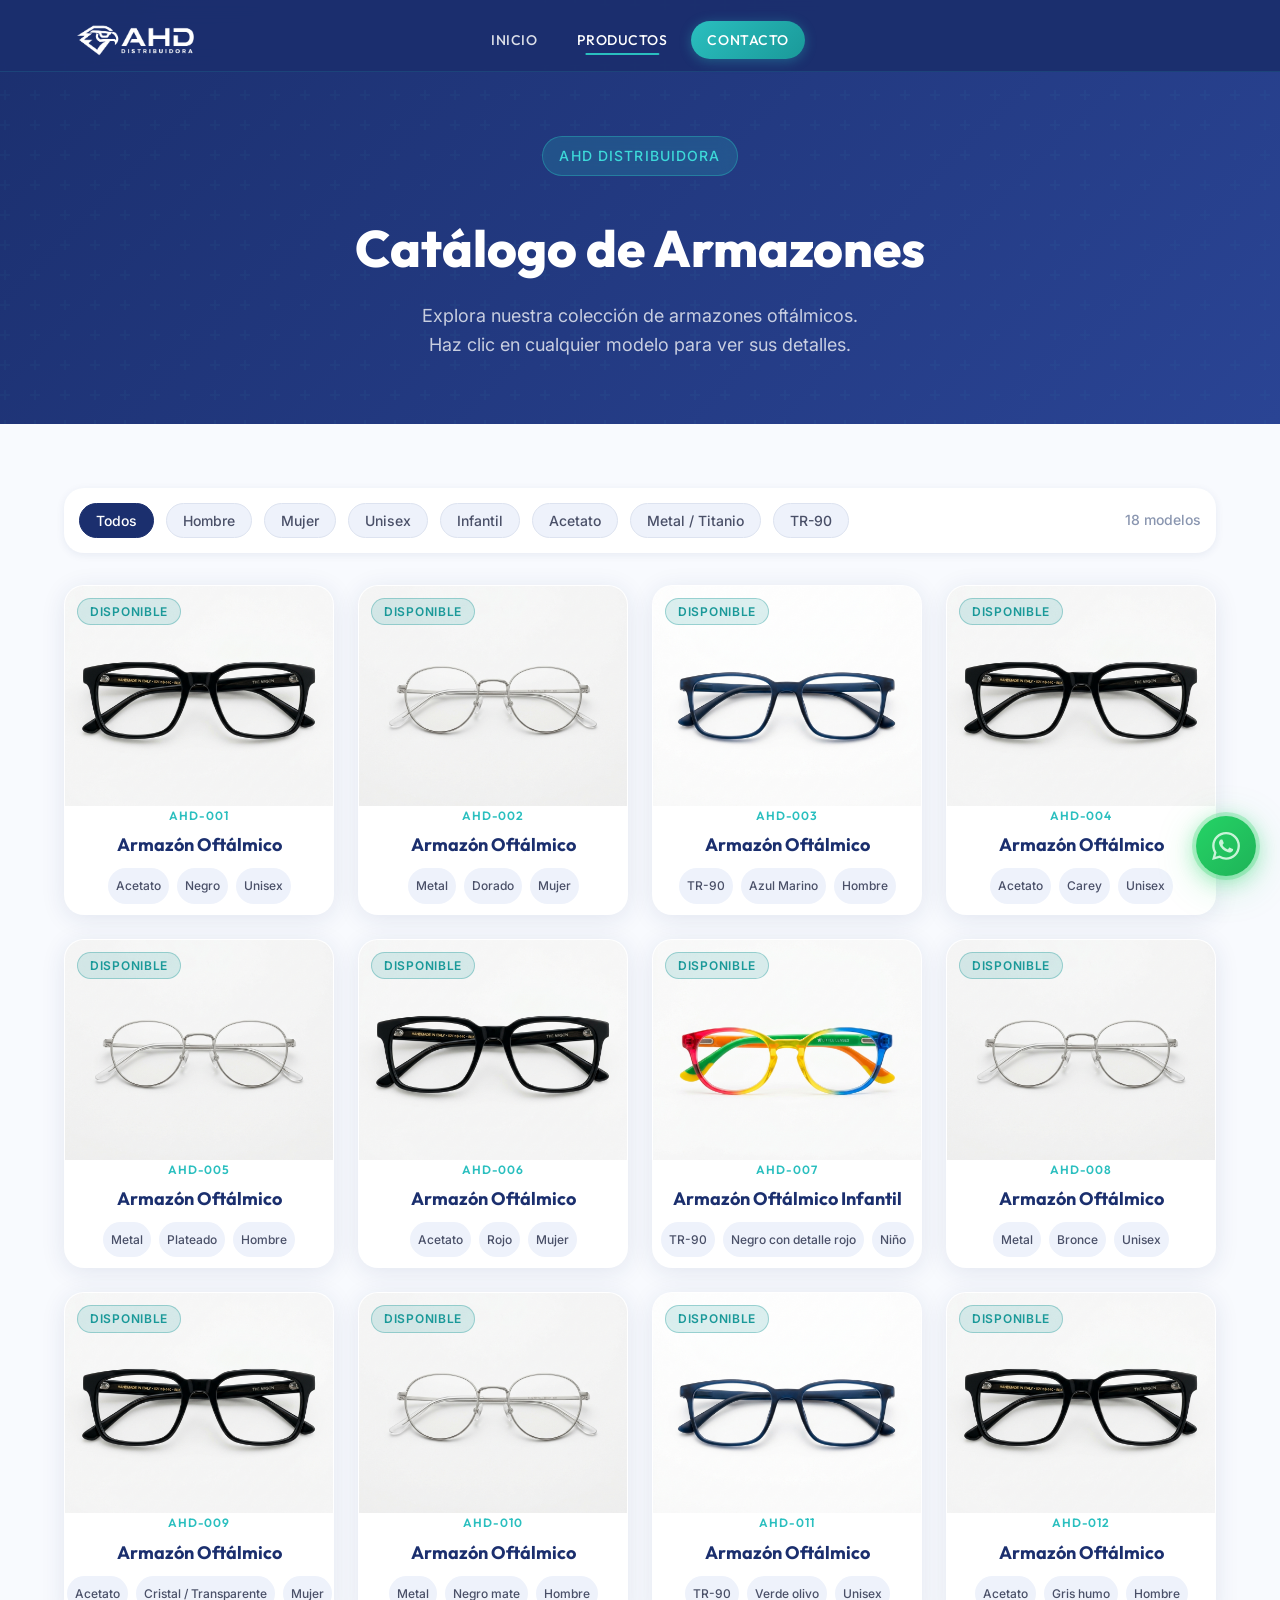
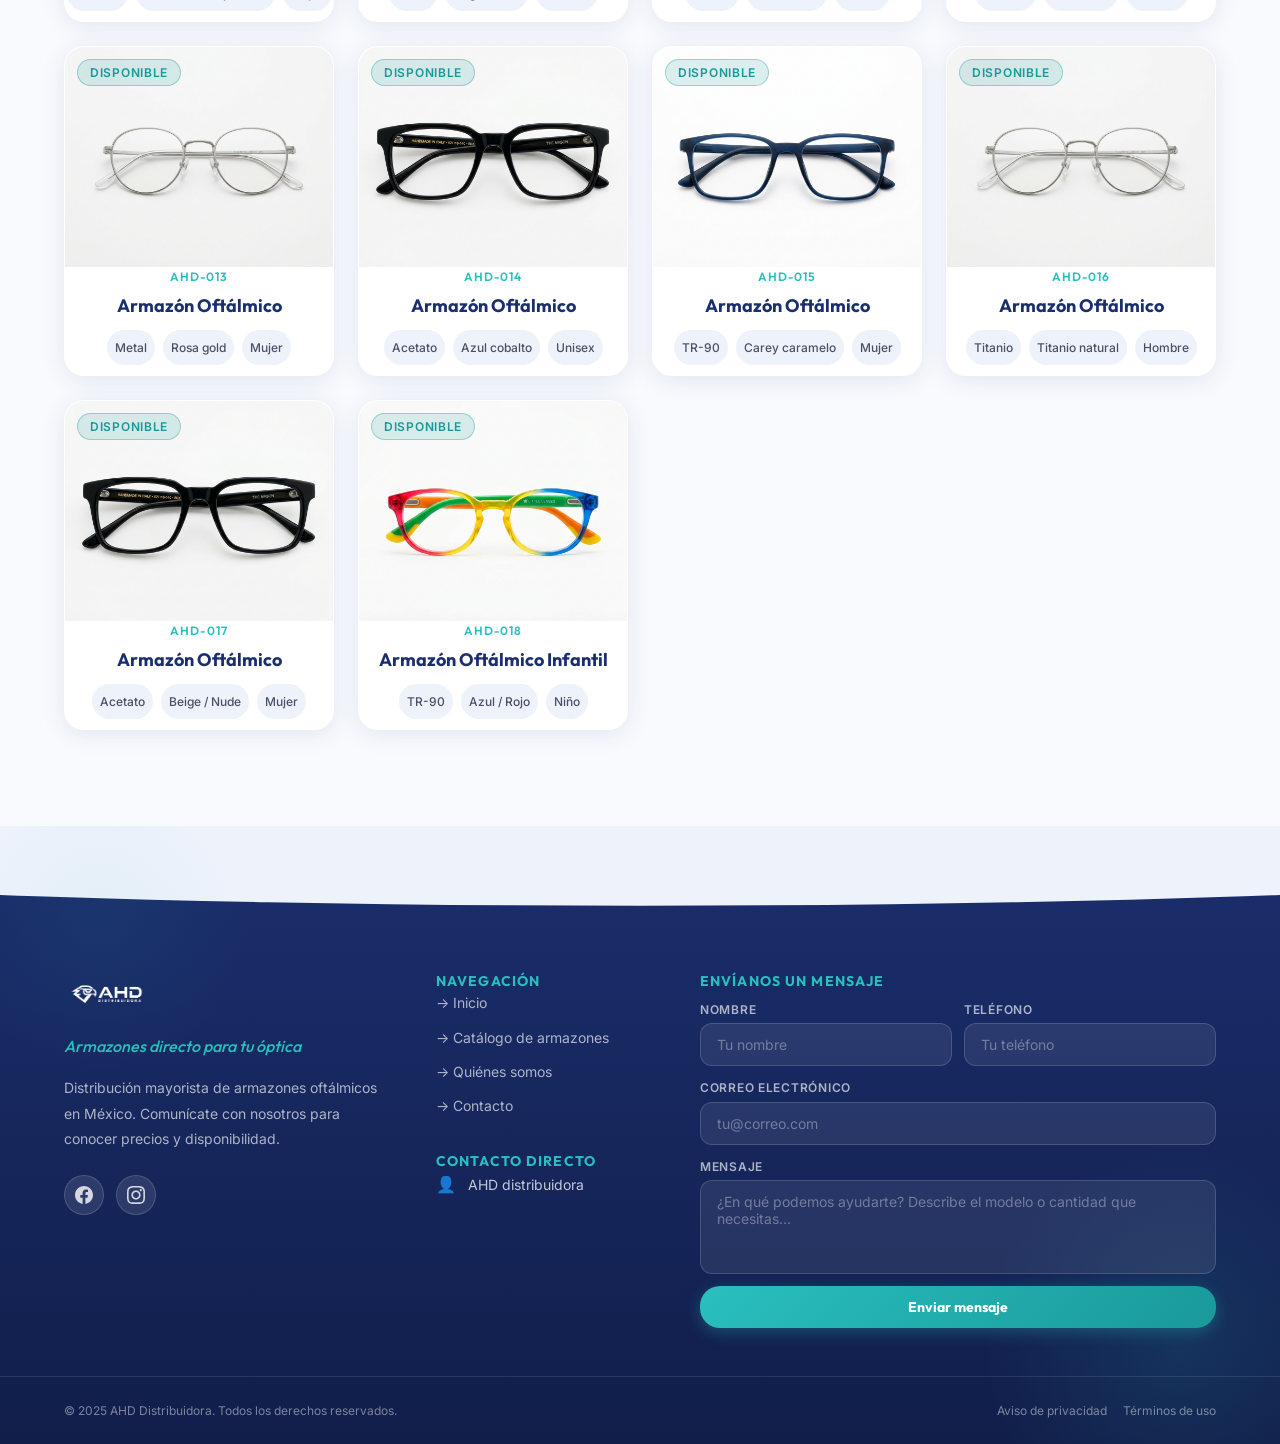
==== productos.html @ 3332a884 "Primer commit - sitio AHD Distribuidora" ====
<!DOCTYPE html>
<html lang="es">
<head>
  <meta charset="UTF-8" />
  <meta name="viewport" content="width=device-width, initial-scale=1.0" />
  <meta name="description" content="Catálogo de armazones oftálmicos AHD Distribuidora. 18 modelos de acetato, metal, TR-90 y titanio para hombre, mujer, unisex e infantil. Distribución mayorista." />
  <meta name="keywords" content="armazones oftálmicos, catálogo, óptica, mayoreo, acetato, metal, TR-90, distribuidora" />
  <meta property="og:title" content="Catálogo de Armazones — AHD Distribuidora" />
  <meta property="og:description" content="18 modelos de armazones oftálmicos para tu óptica. Distribución directa, precios mayoristas." />
  <title>Catálogo de Armazones — AHD Distribuidora</title>
  <link rel="icon" type="image/jpeg" href="images/logo/ahd_logo.jpg" />
  <link rel="stylesheet" href="css/styles.css" />
</head>
<body>

  <!-- ══════════════════════════════════════════════════
       HEADER
  ══════════════════════════════════════════════════ -->
  <site-header></site-header>

  <!-- ══════════════════════════════════════════════════
       HERO DE PÁGINA DE PRODUCTOS
  ══════════════════════════════════════════════════ -->
  <section class="products-page-hero" aria-labelledby="products-page-title">
    <div class="container" style="position: relative; z-index: 1;">
      <span class="hero-badge" style="margin-bottom: 1rem;">AHD Distribuidora</span>
      <h1 id="products-page-title">Catálogo de Armazones</h1>
      <p>Explora nuestra colección de armazones oftálmicos.<br>Haz clic en cualquier modelo para ver sus detalles.</p>
    </div>
  </section>

  <!-- ══════════════════════════════════════════════════
       CATÁLOGO COMPLETO
  ══════════════════════════════════════════════════ -->
  <section class="products-page-content" aria-labelledby="products-page-title">
    <div class="container">

      <!-- Filtros -->
      <div class="filter-bar" role="toolbar" aria-label="Filtros de productos">
        <div class="filter-groups" role="group" aria-label="Filtrar por género o material">
          <button class="filter-btn active" data-filter="todos" id="filter-todos">Todos</button>
          <button class="filter-btn" data-filter="hombre" id="filter-hombre">Hombre</button>
          <button class="filter-btn" data-filter="mujer" id="filter-mujer">Mujer</button>
          <button class="filter-btn" data-filter="unisex" id="filter-unisex">Unisex</button>
          <button class="filter-btn" data-filter="ninos" id="filter-ninos">Infantil</button>
          <button class="filter-btn" data-filter="acetato" id="filter-acetato">Acetato</button>
          <button class="filter-btn" data-filter="metal" id="filter-metal">Metal / Titanio</button>
          <button class="filter-btn" data-filter="tr90" id="filter-tr90">TR-90</button>
        </div>
        <span class="products-count" id="products-count">18 modelos</span>
      </div>

      <!-- Grid de productos -->
      <div class="products-full-grid" id="products-grid" aria-live="polite">
        <!-- Se renderiza dinámicamente con productos.js -->
      </div>

    </div>
  </section>

  <!-- ══════════════════════════════════════════════════
       MODAL DE PRODUCTO
  ══════════════════════════════════════════════════ -->
  <div class="modal-overlay" id="product-modal" role="dialog" aria-modal="true" aria-labelledby="modal-product-title">
    <div class="modal-container">

      <!-- Botón cerrar -->
      <button class="modal-close-btn" id="modal-close" aria-label="Cerrar">✕</button>

      <!-- Lado izquierdo: Carrusel de imágenes -->
      <div class="modal-carousel">
        <div class="modal-slides" id="modal-slides">
          <!-- Slides se inyectan con JS -->
        </div>

        <!-- Thumbnails -->
        <div class="modal-thumbnails" id="modal-thumbnails">
          <!-- Thumbs se inyectan con JS -->
        </div>

        <!-- Flechas carrusel modal -->
        <button class="modal-carousel-arrow modal-carousel-prev" aria-label="Imagen anterior">‹</button>
        <button class="modal-carousel-arrow modal-carousel-next" aria-label="Imagen siguiente">›</button>
      </div><!-- /modal-carousel -->

      <!-- Lado derecho: Especificaciones -->
      <div class="modal-sidebar" id="modal-sidebar">
        <!-- Se inyecta con JS -->
      </div>

    </div><!-- /modal-container -->
  </div><!-- /modal-overlay -->

  <!-- ══════════════════════════════════════════════════
       FOOTER MINI (Contacto)
  ══════════════════════════════════════════════════ -->
  <site-footer></site-footer>

  <!-- ══════════════════════════════════════════════════
       WHATSAPP FLOATING BUTTON
  ══════════════════════════════════════════════════ -->
  <whatsapp-button></whatsapp-button>

  <!-- ══════════════════════════════════════════════════
       SCRIPTS
  ══════════════════════════════════════════════════ -->
  <script src="js/components.js"></script>
  <script src="js/data.js"></script>
  <script src="js/main.js"></script>
  <script src="js/productos.js"></script>

</body>
</html>
---- css/styles.css ----
/* ============================================================
 * AHD DISTRIBUIDORA — Estilos Globales (styles.css)
 * Paleta de colores basada en tarjeta de presentación oficial
 * Azul marino #1B2F6E + Teal #2ABFBF + Blanco #FFFFFF
 * ============================================================ */

/* ─── Google Fonts ─────────────────────────────────────────── */
@import url('https://fonts.googleapis.com/css2?family=Outfit:wght@300;400;500;600;700;800&family=Inter:wght@300;400;500;600&display=swap');

/* ─── Design Tokens ────────────────────────────────────────── */
:root {
  /* Colores principales (tarjeta de presentación AHD) */
  --color-primary:       #1B2F6E;   /* Azul marino — logo, header, footer */
  --color-primary-dark:  #111E4A;   /* Azul marino oscuro — hover, sombras */
  --color-primary-light: #2A4494;   /* Azul medio — gradientes */
  --color-accent:        #2ABFBF;   /* Teal — tagline, botones secundarios, acentos */
  --color-accent-light:  #3DD9D9;   /* Teal claro — hover */
  --color-accent-dark:   #1A9999;   /* Teal oscuro — pressed */
  --color-white:         #FFFFFF;
  --color-offwhite:      #F8FAFE;   /* Fondo general ligeramente azulado */
  --color-gray-light:    #EEF2FB;   /* Fondo secciones alternas */
  --color-gray-mid:      #8A96B0;   /* Texto secundario */
  --color-gray-border:   #DDE3F0;   /* Bordes */
  --color-text:          #1A1D2E;   /* Texto principal */
  --color-text-light:    #4A5068;   /* Texto secundario */
  --color-badge-avail:   #1A9999;   /* Badge disponible */
  --color-badge-unavail: #9B4D4D;   /* Badge agotado */

  /* Tipografía */
  --font-display:  'Outfit', sans-serif;
  --font-body:     'Inter', sans-serif;

  /* Tamaños de fuente */
  --fs-xs:   0.75rem;
  --fs-sm:   0.875rem;
  --fs-base: 1rem;
  --fs-lg:   1.125rem;
  --fs-xl:   1.25rem;
  --fs-2xl:  1.5rem;
  --fs-3xl:  1.875rem;
  --fs-4xl:  2.25rem;
  --fs-5xl:  3rem;

  /* Espaciado */
  --sp-1: 0.25rem;
  --sp-2: 0.5rem;
  --sp-3: 0.75rem;
  --sp-4: 1rem;
  --sp-6: 1.5rem;
  --sp-8: 2rem;
  --sp-10: 2.5rem;
  --sp-12: 3rem;
  --sp-16: 4rem;
  --sp-20: 5rem;
  --sp-24: 6rem;

  /* Bordes */
  --radius-sm:  6px;
  --radius-md:  12px;
  --radius-lg:  20px;
  --radius-xl:  32px;
  --radius-full: 9999px;

  /* Sombras */
  --shadow-sm:    0 2px 8px rgba(27, 47, 110, 0.08);
  --shadow-md:    0 4px 20px rgba(27, 47, 110, 0.12);
  --shadow-lg:    0 8px 40px rgba(27, 47, 110, 0.16);
  --shadow-hover: 0 16px 48px rgba(27, 47, 110, 0.24);
  --shadow-card:  0 4px 24px rgba(27, 47, 110, 0.10);

  /* Transiciones */
  --tr-fast:   0.15s ease;
  --tr-normal: 0.3s ease;
  --tr-slow:   0.5s ease;

  /* Layout */
  --header-height: 72px;
  --max-width: 1200px;
  --section-pad: var(--sp-20) var(--sp-6);
}

/* ─── Reset & Base ─────────────────────────────────────────── */
*, *::before, *::after {
  margin: 0;
  padding: 0;
  box-sizing: border-box;
}

html {
  scroll-behavior: smooth;
  font-size: 16px;
}

body {
  font-family: var(--font-body);
  color: var(--color-text);
  background-color: var(--color-white);
  line-height: 1.6;
  overflow-x: hidden;
}

img {
  max-width: 100%;
  height: auto;
  display: block;
}

a {
  text-decoration: none;
  color: inherit;
  transition: color var(--tr-fast);
}

ul, ol {
  list-style: none;
}

button {
  cursor: pointer;
  border: none;
  background: none;
  font-family: var(--font-body);
}

input, textarea, select {
  font-family: var(--font-body);
}

/* ─── Utilidades ───────────────────────────────────────────── */
.container {
  max-width: var(--max-width);
  margin: 0 auto;
  padding: 0 var(--sp-6);
}

.section-title {
  font-family: var(--font-display);
  font-size: var(--fs-3xl);
  font-weight: 700;
  color: var(--color-primary);
  line-height: 1.2;
}

.section-subtitle {
  font-size: var(--fs-lg);
  color: var(--color-gray-mid);
  margin-top: var(--sp-3);
  max-width: 560px;
}

.section-header {
  margin-bottom: var(--sp-12);
}

.accent-line {
  display: inline-block;
  width: 48px;
  height: 4px;
  background: linear-gradient(90deg, var(--color-accent), var(--color-accent-light));
  border-radius: var(--radius-full);
  margin-bottom: var(--sp-4);
}

.btn-primary {
  display: inline-flex;
  align-items: center;
  gap: var(--sp-2);
  padding: var(--sp-3) var(--sp-8);
  background: linear-gradient(135deg, var(--color-accent), var(--color-accent-dark));
  color: var(--color-white);
  font-family: var(--font-display);
  font-size: var(--fs-base);
  font-weight: 600;
  border-radius: var(--radius-full);
  transition: all var(--tr-normal);
  box-shadow: 0 4px 16px rgba(42, 191, 191, 0.35);
}

.btn-primary:hover {
  transform: translateY(-2px);
  box-shadow: 0 8px 28px rgba(42, 191, 191, 0.50);
  background: linear-gradient(135deg, var(--color-accent-light), var(--color-accent));
}

.btn-secondary {
  display: inline-flex;
  align-items: center;
  gap: var(--sp-2);
  padding: var(--sp-3) var(--sp-8);
  background: transparent;
  color: var(--color-primary);
  font-family: var(--font-display);
  font-size: var(--fs-base);
  font-weight: 600;
  border: 2px solid var(--color-primary);
  border-radius: var(--radius-full);
  transition: all var(--tr-normal);
}

.btn-secondary:hover {
  background: var(--color-primary);
  color: var(--color-white);
  transform: translateY(-2px);
  box-shadow: var(--shadow-md);
}

/* ─── HEADER ───────────────────────────────────────────────── */
.site-header {
  position: fixed;
  top: 0;
  left: 0;
  right: 0;
  z-index: 1000;
  height: var(--header-height);
  background: rgba(27, 47, 110, 0.97);
  backdrop-filter: blur(12px);
  -webkit-backdrop-filter: blur(12px);
  border-bottom: 1px solid rgba(42, 191, 191, 0.15);
  transition: all var(--tr-normal);
}

.site-header.scrolled {
  background: rgba(17, 30, 74, 0.99);
  box-shadow: 0 4px 24px rgba(17, 30, 74, 0.4);
}

.header-inner {
  display: grid;
  grid-template-columns: 1fr auto 1fr;
  align-items: center;
  height: 100%;
  max-width: var(--max-width);
  margin: 0 auto;
  padding: 0 var(--sp-6);
}

.header-logo {
  justify-self: start;
}

.header-logo img {
  height: 80px;
  width: auto;
  object-fit: contain;
  filter: brightness(0) invert(1);
}

.header-nav {
  display: flex;
  align-items: center;
  gap: var(--sp-2);
}

.header-nav a {
  color: rgba(255, 255, 255, 0.85);
  font-family: var(--font-display);
  font-size: var(--fs-sm);
  font-weight: 500;
  letter-spacing: 0.04em;
  text-transform: uppercase;
  padding: var(--sp-2) var(--sp-4);
  border-radius: var(--radius-full);
  transition: all var(--tr-fast);
  position: relative;
}

.header-nav a::after {
  content: '';
  position: absolute;
  bottom: 4px;
  left: 50%;
  transform: translateX(-50%);
  width: 0;
  height: 2px;
  background: var(--color-accent);
  border-radius: var(--radius-full);
  transition: width var(--tr-normal);
}

.header-nav a:hover,
.header-nav a.active {
  color: var(--color-white);
}

.header-nav a:hover::after,
.header-nav a.active::after {
  width: 60%;
}

.header-nav a.nav-cta {
  background: linear-gradient(135deg, var(--color-accent), var(--color-accent-dark));
  color: var(--color-white);
  padding: var(5px) var(--sp-5);
  box-shadow: 0 2px 12px rgba(42, 191, 191, 0.35);
  text-align: center;
  justify-content: center;
  display: inline-flex;
  align-items: center;
}

.header-nav a.nav-cta::after {
  display: none;
}

.header-nav a.nav-cta:hover {
  box-shadow: 0 4px 20px rgba(42, 191, 191, 0.55);
  transform: translateY(-1px);
}

.header-actions {
  justify-self: end;
  display: flex;
  align-items: center;
  gap: var(--sp-3);
}

/* Hamburger menu */
.hamburger {
  display: none;
  flex-direction: column;
  gap: 5px;
  padding: var(--sp-2);
  cursor: pointer;
}

.hamburger span {
  display: block;
  width: 24px;
  height: 2px;
  background: var(--color-white);
  border-radius: 2px;
  transition: all var(--tr-normal);
}

.hamburger.open span:nth-child(1) {
  transform: translateY(7px) rotate(45deg);
}
.hamburger.open span:nth-child(2) {
  opacity: 0;
}
.hamburger.open span:nth-child(3) {
  transform: translateY(-7px) rotate(-45deg);
}

/* Mobile nav overlay */
.mobile-nav {
  display: none;
  position: fixed;
  top: var(--header-height);
  left: 0;
  right: 0;
  bottom: 0;
  background: rgba(17, 30, 74, 0.98);
  backdrop-filter: blur(16px);
  z-index: 999;
  flex-direction: column;
  align-items: center;
  justify-content: center;
  gap: var(--sp-4);
  opacity: 0;
  pointer-events: none;
  transition: opacity var(--tr-normal);
}

.mobile-nav.open {
  display: flex;
  opacity: 1;
  pointer-events: all;
}

.mobile-nav a {
  color: var(--color-white);
  font-family: var(--font-display);
  font-size: var(--fs-2xl);
  font-weight: 600;
  padding: var(--sp-4) var(--sp-8);
  border-radius: var(--radius-lg);
  transition: all var(--tr-fast);
  text-align: center;
}

.mobile-nav a:hover {
  color: var(--color-accent);
  background: rgba(42, 191, 191, 0.1);
}

/* ─── HERO CAROUSEL ────────────────────────────────────────── */
.hero {
  position: relative;
  height: 100vh;
  min-height: 600px;
  overflow: hidden;
  margin-top: 0;
}

.hero-slides {
  display: flex;
  height: 100%;
  transition: transform 0.8s cubic-bezier(0.77, 0, 0.175, 1);
}

.hero-slide {
  min-width: 100%;
  height: 100%;
  position: relative;
  overflow: hidden;
}

.hero-slide img {
  width: 100%;
  height: 100%;
  object-fit: cover;
  object-position: center;
  transform: scale(1.05);
  transition: transform 8s ease;
}

.hero-slide.active img {
  transform: scale(1);
}

.hero-overlay {
  position: absolute;
  inset: 0;
  background: linear-gradient(
    135deg,
    rgba(17, 30, 74, 0.80) 0%,
    rgba(27, 47, 110, 0.50) 50%,
    rgba(42, 191, 191, 0.20) 100%
  );
  display: flex;
  align-items: center;
}

.hero-content {
  max-width: var(--max-width);
  margin: 0 auto;
  padding: 0 var(--sp-6);
  color: var(--color-white);
}

.hero-badge {
  display: inline-flex;
  align-items: center;
  gap: var(--sp-2);
  background: rgba(42, 191, 191, 0.20);
  border: 1px solid rgba(42, 191, 191, 0.40);
  color: var(--color-accent-light);
  font-size: var(--fs-sm);
  font-weight: 500;
  letter-spacing: 0.08em;
  text-transform: uppercase;
  padding: var(--sp-2) var(--sp-4);
  border-radius: var(--radius-full);
  margin-bottom: var(--sp-4);
  backdrop-filter: blur(8px);
}

.hero-title {
  font-family: var(--font-display);
  font-size: clamp(2.5rem, 6vw, 4.5rem);
  font-weight: 800;
  line-height: 1.1;
  margin-bottom: var(--sp-4);
  text-shadow: 0 2px 20px rgba(0,0,0,0.3);
}

.hero-title span {
  color: var(--color-accent);
  display: block;
}

.hero-subtitle {
  font-size: clamp(1rem, 2vw, 1.25rem);
  color: rgba(255,255,255,0.85);
  max-width: 520px;
  margin-bottom: var(--sp-8);
  line-height: 1.6;
}

.hero-buttons {
  display: flex;
  gap: var(--sp-4);
  flex-wrap: wrap;
}

.hero-btn-primary {
  display: inline-flex;
  align-items: center;
  gap: var(--sp-2);
  padding: var(--sp-4) var(--sp-8);
  background: linear-gradient(135deg, var(--color-accent), var(--color-accent-dark));
  color: var(--color-white);
  font-family: var(--font-display);
  font-size: var(--fs-base);
  font-weight: 700;
  border-radius: var(--radius-full);
  transition: all var(--tr-normal);
  box-shadow: 0 4px 24px rgba(42, 191, 191, 0.50);
  letter-spacing: 0.02em;
}

.hero-btn-primary:hover {
  transform: translateY(-3px);
  box-shadow: 0 8px 36px rgba(42, 191, 191, 0.65);
}

.hero-btn-secondary {
  display: inline-flex;
  align-items: center;
  gap: var(--sp-2);
  padding: var(--sp-4) var(--sp-8);
  background: rgba(255,255,255,0.10);
  border: 2px solid rgba(255,255,255,0.40);
  color: var(--color-white);
  font-family: var(--font-display);
  font-size: var(--fs-base);
  font-weight: 600;
  border-radius: var(--radius-full);
  transition: all var(--tr-normal);
  backdrop-filter: blur(8px);
}

.hero-btn-secondary:hover {
  background: rgba(255,255,255,0.20);
  border-color: rgba(255,255,255,0.70);
  transform: translateY(-3px);
}

/* Hero navigation */
.hero-controls {
  position: absolute;
  bottom: var(--sp-8);
  left: 50%;
  transform: translateX(-50%);
  display: flex;
  align-items: center;
  gap: var(--sp-4);
  z-index: 10;
}

.hero-dots {
  display: flex;
  gap: var(--sp-2);
}

.hero-dot {
  width: 8px;
  height: 8px;
  border-radius: var(--radius-full);
  background: rgba(255,255,255,0.40);
  cursor: pointer;
  transition: all var(--tr-normal);
  border: none;
}

.hero-dot.active {
  background: var(--color-accent);
  width: 28px;
}

.hero-arrow {
  position: absolute;
  top: 50%;
  transform: translateY(-50%);
  width: 48px;
  height: 48px;
  background: rgba(255,255,255,0.15);
  border: 1px solid rgba(255,255,255,0.25);
  border-radius: var(--radius-full);
  color: var(--color-white);
  font-size: var(--fs-lg);
  display: flex;
  align-items: center;
  justify-content: center;
  cursor: pointer;
  backdrop-filter: blur(8px);
  transition: all var(--tr-fast);
  z-index: 10;
}

.hero-arrow:hover {
  background: rgba(42, 191, 191, 0.40);
  border-color: var(--color-accent);
}

.hero-arrow-prev { left: var(--sp-6); }
.hero-arrow-next { right: var(--sp-6); }

/* ─── SECCIÓN QUIÉNES SOMOS ────────────────────────────────── */
.about-section {
  padding: var(--section-pad);
  background: var(--color-white);
}

.about-grid {
  display: grid;
  grid-template-columns: 1fr 1fr;
  gap: var(--sp-16);
  align-items: center;
}

.about-visual {
  position: relative;
}

.about-logo-container {
  background: linear-gradient(135deg, var(--color-gray-light), var(--color-offwhite));
  border-radius: var(--radius-xl);
  padding: var(--sp-12);
  display: flex;
  align-items: center;
  justify-content: center;
  position: relative;
  overflow: hidden;
  min-height: 300px;
}

.about-logo-container::before {
  content: '';
  position: absolute;
  inset: -50%;
  background: radial-gradient(circle, rgba(42, 191, 191, 0.10) 0%, transparent 70%);
  --color-gray-light:  
}

.about-logo-container img {
  width: 80%;
  max-width: 320px;
  position: relative;
  z-index: 1;
}

.about-wave {
  position: absolute;
  bottom: 0;
  left: 0;
  right: 0;
  height: 80px;
  background: linear-gradient(135deg, var(--color-primary), var(--color-accent));
  clip-path: ellipse(100% 100% at 50% 100%);
}

.about-stats {
  display: grid;
  grid-template-columns: 1fr 1fr;
  gap: var(--sp-4);
  margin-top: var(--sp-8);
}

.stat-card {
  background: linear-gradient(135deg, var(--color-primary), var(--color-primary-light));
  border-radius: var(--radius-md);
  padding: var(--sp-6);
  color: var(--color-white);
  text-align: center;
}

.stat-number {
  font-family: var(--font-display);
  font-size: var(--fs-3xl);
  font-weight: 800;
  color: var(--color-accent);
  display: block;
}

.stat-label {
  font-size: var(--fs-sm);
  color: rgba(255,255,255,0.75);
  margin-top: var(--sp-1);
}

.about-text .section-title {
  margin-top: var(--sp-4);
}

.about-description {
  margin-top: var(--sp-4);
  color: var(--color-text-light);
  font-size: var(--fs-base);
  line-height: 1.8;
}

.about-features {
  margin-top: var(--sp-8);
  display: flex;
  flex-direction: column;
  gap: var(--sp-4);
}

.feature-item {
  display: flex;
  align-items: flex-start;
  gap: var(--sp-3);
}

.feature-icon {
  width: 25px;
  height: 25px;
  background: linear-gradient(135deg, rgba(42, 191, 191, 0.15), rgba(42, 191, 191, 0.05));
  border: 1px solid rgba(42, 191, 191, 0.25);
  border-radius: var(--radius-md);
  display: flex;
  align-items: center;
  justify-content: center;
  font-size: 1.1rem;
  flex-shrink: 0;
}

.feature-text strong {
  display: block;
  font-weight: 600;
  color: var(--color-primary);
  font-size: var(--fs-sm);
}

.feature-text span {
  font-size: var(--fs-sm);
  color: var(--color-gray-mid);
}

/* ─── SECCIÓN PRODUCTOS DESTACADOS ────────────────────────── */
.featured-section {
  padding: var(--section-pad);
  background: var(--color-gray-light);
  position: relative;
  overflow: hidden;
}

.featured-section::before {
  content: '';
  position: absolute;
  top: -100px;
  right: -100px;
  width: 400px;
  height: 400px;
  background: radial-gradient(circle, rgba(42, 191, 191, 0.08) 0%, transparent 70%);
  pointer-events: none;
}

.products-grid {
  display: grid;
  grid-template-columns: repeat(auto-fill, minmax(260px, 1fr));
  gap: var(--sp-6);
}

.product-card {
  background: var(--color-white);
  border-radius: var(--radius-lg);
  overflow: hidden;
  box-shadow: var(--shadow-card);
  transition: all var(--tr-normal);
  cursor: pointer;
  border: 1px solid transparent;
  position: relative;
  padding-bottom: 10px;
}

.product-card:hover {
  transform: translateY(-6px);
  box-shadow: var(--shadow-hover);
  border-color: rgba(42, 191, 191, 0.25);
}

.product-card-image {
  position: relative;
  height: 220px;
  background: var(--color-gray-light);
  overflow: hidden;
}

.product-card-image img {
  width: 100%;
  height: 100%;
  object-fit: cover;
  transition: transform var(--tr-slow);
}

.product-card:hover .product-card-image img {
  transform: scale(1.06);
}

.product-badge {
  position: absolute;
  top: var(--sp-3);
  left: var(--sp-3);
  font-size: var(--fs-xs);
  font-weight: 600;
  padding: 3px var(--sp-3);
  border-radius: var(--radius-full);
  text-transform: uppercase;
  letter-spacing: 0.06em;
}

.badge-available {
  background: rgba(26, 153, 153, 0.15);
  border: 1px solid rgba(26, 153, 153, 0.35);
  color: var(--color-badge-avail);
}

.badge-unavailable {
  background: rgba(155, 77, 77, 0.12);
  border: 1px solid rgba(155, 77, 77, 0.30);
  color: var(--color-badge-unavail);
}

.product-card-overlay {
  position: absolute;
  inset: 0;
  background: linear-gradient(to top, rgba(27, 47, 110, 0.6), transparent);
  display: flex;
  align-items: flex-end;
  padding: var(--sp-4);
  opacity: 0;
  transition: opacity var(--tr-normal);
}

.product-card:hover .product-card-overlay {
  opacity: 1;
}

.product-card-overlay span {
  color: var(--color-white);
  font-family: var(--font-display);
  font-size: var(--fs-sm);
  font-weight: 600;
  display: flex;
  align-items: center;
  gap: var(--sp-2);
}

.product-card-body {
  padding: var(--sp-5) var(--sp-5) var(--sp-6);
  text-align: center;
  display: flex;
  flex-direction: column;
  align-items: center;
  gap: var(--sp-2);
}

.product-modelo {
  font-family: var(--font-display);
  font-size: var(--fs-xs);
  font-weight: 600;
  color: var(--color-accent);
  letter-spacing: 0.08em;
  text-transform: uppercase;
}

.product-name {
  font-family: var(--font-display);
  font-size: var(--fs-lg);
  font-weight: 700;
  color: var(--color-primary);
  line-height: 1.3;
}

.product-meta {
  display: flex;
  gap: var(--sp-2);
  flex-wrap: wrap;
  justify-content: center;
  margin-top: var(--sp-1);
}

.product-tag {
  background: var(--color-gray-light);
  color: var(--color-text-light);
  font-size: var(--fs-xs);
  padding: 2px var(--sp-3);
  border-radius: var(--radius-full);
  font-weight: 500;
}

.featured-cta {
  text-align: center;
  margin-top: var(--sp-12);
}

/* ─── MODAL DE PRODUCTO ────────────────────────────────────── */
.modal-overlay {
  position: fixed;
  inset: 0;
  background: rgba(17, 30, 74, 0.75);
  backdrop-filter: blur(8px);
  z-index: 2000;
  display: flex;
  align-items: center;
  justify-content: center;
  padding: var(--sp-4);
  opacity: 0;
  pointer-events: none;
  transition: opacity var(--tr-normal);
}

.modal-overlay.open {
  opacity: 1;
  pointer-events: all;
}

.modal-container {
  background: var(--color-white);
  border-radius: var(--radius-xl);
  width: 100%;
  max-width: 960px;
  max-height: 90vh;
  overflow: hidden;
  display: grid;
  grid-template-columns: 1fr 380px;
  box-shadow: 0 32px 80px rgba(17, 30, 74, 0.40);
  transform: scale(0.95) translateY(20px);
  transition: transform var(--tr-normal);
}

.modal-overlay.open .modal-container {
  transform: scale(1) translateY(0);
}

/* Modal image carousel */
.modal-carousel {
  position: relative;
  background: var(--color-gray-light);
  overflow: hidden;
}

.modal-slides {
  display: flex;
  height: 100%;
  transition: transform 0.5s cubic-bezier(0.77, 0, 0.175, 1);
}

.modal-slide {
  min-width: 100%;
  height: 100%;
  min-height: 420px;
}

.modal-slide img {
  width: 100%;
  height: 100%;
  object-fit: cover;
}

.modal-thumbnails {
  position: absolute;
  bottom: var(--sp-4);
  left: 50%;
  transform: translateX(-50%);
  display: flex;
  gap: var(--sp-2);
}

.modal-thumb {
  width: 56px;
  height: 40px;
  border-radius: var(--radius-sm);
  overflow: hidden;
  cursor: pointer;
  border: 2px solid transparent;
  transition: all var(--tr-fast);
  opacity: 0.6;
}

.modal-thumb.active {
  border-color: var(--color-accent);
  opacity: 1;
}

.modal-thumb img {
  width: 100%;
  height: 100%;
  object-fit: cover;
}

.modal-carousel-arrow {
  position: absolute;
  top: 50%;
  transform: translateY(-50%);
  width: 40px;
  height: 40px;
  background: rgba(255,255,255,0.90);
  border-radius: var(--radius-full);
  display: flex;
  align-items: center;
  justify-content: center;
  cursor: pointer;
  box-shadow: var(--shadow-sm);
  transition: all var(--tr-fast);
  font-size: var(--fs-base);
  color: var(--color-primary);
}

.modal-carousel-arrow:hover {
  background: var(--color-accent);
  color: var(--color-white);
}

.modal-carousel-prev { left: var(--sp-3); }
.modal-carousel-next { right: var(--sp-3); }

/* Modal sidebar */
.modal-sidebar {
  padding: var(--sp-8);
  overflow-y: auto;
  display: flex;
  flex-direction: column;
  gap: var(--sp-6);
  border-left: 1px solid var(--color-gray-border);
}

.modal-close {
  position: absolute;
  top: var(--sp-4);
  right: var(--sp-4);
  width: 36px;
  height: 36px;
  background: rgba(17, 30, 74, 0.08);
  border-radius: var(--radius-full);
  display: flex;
  align-items: center;
  justify-content: center;
  cursor: pointer;
  font-size: var(--fs-lg);
  color: var(--color-primary);
  transition: all var(--tr-fast);
  z-index: 10;
}

.modal-close:hover {
  background: var(--color-primary);
  color: var(--color-white);
}

/* Modal position relative for close button */
.modal-container {
  position: relative;
}

.modal-close-btn {
  position: absolute;
  top: var(--sp-4);
  right: var(--sp-4);
  width: 36px;
  height: 36px;
  background: rgba(255,255,255,0.90);
  border-radius: var(--radius-full);
  display: flex;
  align-items: center;
  justify-content: center;
  cursor: pointer;
  font-size: var(--fs-lg);
  color: var(--color-primary);
  transition: all var(--tr-fast);
  z-index: 20;
  box-shadow: var(--shadow-sm);
}

.modal-close-btn:hover {
  background: var(--color-primary);
  color: var(--color-white);
}

.modal-header {}

.modal-modelo {
  font-size: var(--fs-xs);
  font-weight: 700;
  color: var(--color-accent);
  letter-spacing: 0.10em;
  text-transform: uppercase;
}

.modal-nombre {
  font-family: var(--font-display);
  font-size: var(--fs-2xl);
  font-weight: 800;
  color: var(--color-primary);
  margin-top: var(--sp-1);
  line-height: 1.2;
}

.modal-tipo {
  font-size: var(--fs-sm);
  color: var(--color-gray-mid);
  margin-top: var(--sp-1);
}

.modal-status {
  display: inline-flex;
  align-items: center;
  gap: var(--sp-2);
  font-size: var(--fs-xs);
  font-weight: 600;
  padding: var(--sp-1) var(--sp-3);
  border-radius: var(--radius-full);
  margin-top: var(--sp-3);
}

.status-dot {
  width: 8px;
  height: 8px;
  border-radius: var(--radius-full);
}

.modal-status.disponible {
  background: rgba(26, 153, 153, 0.12);
  color: var(--color-badge-avail);
}

.modal-status.disponible .status-dot {
  background: var(--color-badge-avail);
}

.modal-status.agotado {
  background: rgba(155, 77, 77, 0.10);
  color: var(--color-badge-unavail);
}

.modal-status.agotado .status-dot {
  background: var(--color-badge-unavail);
}

.modal-description {
  font-size: var(--fs-sm);
  color: var(--color-text-light);
  line-height: 1.8;
  padding: var(--sp-4);
  background: var(--color-gray-light);
  border-radius: var(--radius-md);
  border-left: 3px solid var(--color-accent);
}

.modal-specs-title {
  font-family: var(--font-display);
  font-size: var(--fs-sm);
  font-weight: 700;
  color: var(--color-primary);
  text-transform: uppercase;
  letter-spacing: 0.06em;
  margin-bottom: var(--sp-3);
}

.modal-specs-grid {
  display: flex;
  flex-direction: column;
  gap: 1px;
  background: var(--color-gray-border);
  border-radius: var(--radius-md);
  overflow: hidden;
  border: 1px solid var(--color-gray-border);
}

.spec-row {
  display: flex;
  background: var(--color-white);
}

.spec-row:first-child { border-radius: var(--radius-md) var(--radius-md) 0 0; }
.spec-row:last-child  { border-radius: 0 0 var(--radius-md) var(--radius-md); }

.spec-label {
  width: 45%;
  padding: var(--sp-3) var(--sp-4);
  font-size: var(--fs-xs);
  font-weight: 600;
  color: var(--color-gray-mid);
  text-transform: uppercase;
  letter-spacing: 0.06em;
  background: var(--color-gray-light);
  border-right: 1px solid var(--color-gray-border);
  display: flex;
  align-items: center;
}

.spec-value {
  padding: var(--sp-3) var(--sp-4);
  font-size: var(--fs-sm);
  color: var(--color-text);
  font-weight: 500;
  display: flex;
  align-items: center;
}

.modal-whatsapp-btn {
  display: flex;
  align-items: center;
  justify-content: center;
  gap: var(--sp-3);
  width: 100%;
  padding: var(--sp-4);
  background: linear-gradient(135deg, #25D366, #1da854);
  color: var(--color-white);
  font-family: var(--font-display);
  font-size: var(--fs-base);
  font-weight: 700;
  border-radius: var(--radius-lg);
  transition: all var(--tr-normal);
  box-shadow: 0 4px 20px rgba(37, 211, 102, 0.35);
}

.modal-whatsapp-btn:hover {
  transform: translateY(-2px);
  box-shadow: 0 8px 32px rgba(37, 211, 102, 0.50);
}

/* ─── FOOTER ───────────────────────────────────────────────── */
.site-footer {
  background: linear-gradient(180deg, var(--color-primary) 0%, var(--color-primary-dark) 100%);
  color: var(--color-white);
  position: relative;
  overflow: hidden;
}

.footer-wave {
  height: 80px;
  background: var(--color-white);
  clip-path: ellipse(100% 100% at 50% 0%);
  margin-bottom: -1px;
}

/* If the previous section is gray */
.footer-wave-gray {
  height: 80px;
  background: var(--color-gray-light);
  clip-path: ellipse(100% 100% at 50% 0%);
}

.footer-bg-decoration {
  position: absolute;
  inset: 0;
  overflow: hidden;
  pointer-events: none;
}

.footer-bg-decoration::before {
  content: '';
  position: absolute;
  bottom: -100px;
  right: -100px;
  width: 400px;
  height: 400px;
  background: radial-gradient(circle, rgba(42, 191, 191, 0.12) 0%, transparent 70%);
}

.footer-bg-decoration::after {
  content: '';
  position: absolute;
  top: -50px;
  left: -50px;
  width: 300px;
  height: 300px;
  background: radial-gradient(circle, rgba(42, 191, 191, 0.06) 0%, transparent 70%);
}

.footer-main {
  padding: var(--sp-16) 0 var(--sp-12);
  position: relative;
  z-index: 1;
}

.footer-grid {
  display: grid;
  grid-template-columns: 1.5fr 1fr 1.5fr;
  gap: var(--sp-12);
}

/* Footer brand */
.footer-brand {}

.footer-logo {
  height: 48px;
  width: auto;
  filter: brightness(0) invert(1);
  margin-bottom: var(--sp-4);
}

.footer-tagline {
  color: var(--color-accent);
  font-family: var(--font-display);
  font-size: var(--fs-base);
  font-weight: 500;
  font-style: italic;
  margin-bottom: var(--sp-4);
}

.footer-desc {
  color: rgba(255,255,255,0.65);
  font-size: var(--fs-sm);
  line-height: 1.8;
}

.footer-social {
  display: flex;
  gap: var(--sp-3);
  margin-top: var(--sp-6);
}

.social-link {
  width: 40px;
  height: 40px;
  background: rgba(255,255,255,0.10);
  border: 1px solid rgba(255,255,255,0.15);
  border-radius: var(--radius-full);
  display: flex;
  align-items: center;
  justify-content: center;
  font-size: var(--fs-base);
  color: rgba(255,255,255,0.80);
  transition: all var(--tr-fast);
  text-decoration: none;
}

.social-link:hover {
  background: var(--color-accent);
  border-color: var(--color-accent);
  color: var(--color-white);
  transform: translateY(-2px);
}

/* Footer links */
.footer-links {}

.footer-col-title {
  font-family: var(--font-display);
  font-size: var(--fs-sm);
  font-weight: 700;
  color: var(--color-accent);
  text-transform: uppercase;
  letter-spacing: 0.08em;
  margin-bottom: var(--sp-5);
}

.footer-link-list {
  display: flex;
  flex-direction: column;
  gap: var(--sp-3);
}

.footer-link-list li a {
  color: rgba(255,255,255,0.65);
  font-size: var(--fs-sm);
  display: flex;
  align-items: center;
  gap: var(--sp-2);
  transition: all var(--tr-fast);
}

.footer-link-list li a:hover {
  color: var(--color-accent);
  padding-left: var(--sp-2);
}

/* Footer contact form */
.footer-contact {}

.contact-form {
  display: flex;
  flex-direction: column;
  gap: var(--sp-3);
  margin-top: var(--sp-2);
}

.form-row {
  display: grid;
  grid-template-columns: 1fr 1fr;
  gap: var(--sp-3);
}

.form-group {
  display: flex;
  flex-direction: column;
  gap: var(--sp-1);
}

.form-group label {
  font-size: var(--fs-xs);
  font-weight: 600;
  color: rgba(255,255,255,0.65);
  text-transform: uppercase;
  letter-spacing: 0.06em;
}

.form-group input,
.form-group textarea {
  background: rgba(255,255,255,0.08);
  border: 1px solid rgba(255,255,255,0.15);
  border-radius: var(--radius-md);
  padding: var(--sp-3) var(--sp-4);
  color: var(--color-white);
  font-size: var(--fs-sm);
  transition: all var(--tr-fast);
  outline: none;
  resize: none;
}

.form-group input::placeholder,
.form-group textarea::placeholder {
  color: rgba(255,255,255,0.35);
}

.form-group input:focus,
.form-group textarea:focus {
  border-color: var(--color-accent);
  background: rgba(42, 191, 191, 0.08);
}

.form-submit {
  width: 100%;
  padding: var(--sp-3) var(--sp-6);
  background: linear-gradient(135deg, var(--color-accent), var(--color-accent-dark));
  color: var(--color-white);
  font-family: var(--font-display);
  font-size: var(--fs-sm);
  font-weight: 700;
  border-radius: var(--radius-lg);
  transition: all var(--tr-normal);
  box-shadow: 0 4px 16px rgba(42, 191, 191, 0.30);
}

.form-submit:hover {
  transform: translateY(-2px);
  box-shadow: 0 8px 28px rgba(42, 191, 191, 0.50);
}

.contact-info-items {
  display: flex;
  flex-direction: column;
  gap: var(--sp-3);
  margin-bottom: var(--sp-5);
}

.contact-info-item {
  display: flex;
  align-items: center;
  gap: var(--sp-3);
  font-size: var(--fs-sm);
  color: rgba(255,255,255,0.75);
}

.contact-info-item .icon {
  font-size: var(--fs-base);
  color: var(--color-accent);
}

/* Footer bottom bar */
.footer-bottom {
  border-top: 1px solid rgba(255,255,255,0.10);
  padding: var(--sp-6) 0;
  position: relative;
  z-index: 1;
}

.footer-bottom-inner {
  display: flex;
  align-items: center;
  justify-content: space-between;
  flex-wrap: wrap;
  gap: var(--sp-3);
}

.footer-copyright {
  font-size: var(--fs-xs);
  color: rgba(255,255,255,0.45);
}

.footer-legal {
  display: flex;
  gap: var(--sp-4);
}

.footer-legal a {
  font-size: var(--fs-xs);
  color: rgba(255,255,255,0.45);
  transition: color var(--tr-fast);
}

.footer-legal a:hover {
  color: var(--color-accent);
}

/* ─── WHATSAPP FLOATING BUTTON ─────────────────────────────── */
.whatsapp-btn {
  position: fixed;
  bottom: var(--sp-6);
  right: var(--sp-6);
  z-index: 900;
  width: 60px;
  height: 60px;
  background: linear-gradient(135deg, #25D366, #1da854);
  border-radius: var(--radius-full);
  display: flex;
  align-items: center;
  justify-content: center;
  box-shadow: 0 4px 20px rgba(37, 211, 102, 0.45), 0 8px 40px rgba(37, 211, 102, 0.25);
  transition: all var(--tr-normal);
  text-decoration: none;
  color: var(--color-white);
  font-size: 1.6rem;
}

.whatsapp-btn:hover {
  transform: scale(1.12) translateY(-3px);
  box-shadow: 0 8px 32px rgba(37, 211, 102, 0.60), 0 16px 56px rgba(37, 211, 102, 0.30);
}

.whatsapp-btn::before {
  content: '';
  position: absolute;
  inset: -4px;
  border-radius: var(--radius-full);
  background: rgba(37, 211, 102, 0.25);
  animation: whatsapp-pulse 2.5s ease-in-out infinite;
}

@keyframes whatsapp-pulse {
  0%, 100% { transform: scale(1); opacity: 0.6; }
  50% { transform: scale(1.3); opacity: 0; }
}

.whatsapp-btn.hidden {
  opacity: 0;
  pointer-events: none;
  transform: scale(0.8) translateY(20px);
}

.whatsapp-tooltip {
  position: absolute;
  right: calc(100% + 12px);
  top: 50%;
  transform: translateY(-50%);
  background: var(--color-primary-dark);
  color: var(--color-white);
  font-size: var(--fs-xs);
  font-weight: 600;
  padding: var(--sp-2) var(--sp-3);
  border-radius: var(--radius-md);
  white-space: nowrap;
  opacity: 0;
  transition: opacity var(--tr-fast);
  pointer-events: none;
}

.whatsapp-tooltip::after {
  content: '';
  position: absolute;
  left: 100%;
  top: 50%;
  transform: translateY(-50%);
  border: 5px solid transparent;
  border-left-color: var(--color-primary-dark);
}

.whatsapp-btn:hover .whatsapp-tooltip {
  opacity: 1;
}

/* ─── PÁGINA PRODUCTOS ─────────────────────────────────────── */
.products-page-hero {
  background: linear-gradient(135deg, var(--color-primary) 0%, var(--color-primary-light) 100%);
  padding: calc(var(--header-height) + var(--sp-16)) 0 var(--sp-16);
  color: var(--color-white);
  text-align: center;
  position: relative;
  overflow: hidden;
}

.products-page-hero::before {
  content: '';
  position: absolute;
  inset: 0;
  background: url("data:image/svg+xml,%3Csvg width='60' height='60' viewBox='0 0 60 60' xmlns='http://www.w3.org/2000/svg'%3E%3Cg fill='none' fill-rule='evenodd'%3E%3Cg fill='%232ABFBF' fill-opacity='0.04'%3E%3Cpath d='M36 34v-4h-2v4h-4v2h4v4h2v-4h4v-2h-4zm0-30V0h-2v4h-4v2h4v4h2V6h4V4h-4zM6 34v-4H4v4H0v2h4v4h2v-4h4v-2H6zM6 4V0H4v4H0v2h4v4h2V6h4V4H6z'/%3E%3C/g%3E%3C/g%3E%3C/svg%3E");
}

.products-page-hero .hero-badge {
  display: inline-flex;
}

.product-tag{
padding: 8px;




}


.products-page-hero h1 {
  font-family: var(--font-display);
  font-size: clamp(2rem, 4vw, 3.5rem);
  font-weight: 800;
  margin-top: var(--sp-4);
}

.products-page-hero p {
  color: rgba(255,255,255,0.75);
  font-size: var(--fs-lg);
  margin-top: var(--sp-3);
  max-width: 500px;
  margin-left: auto;
  margin-right: auto;
}

.products-page-content {
  padding: var(--sp-16) 0 var(--sp-24);
  background: var(--color-offwhite);
}

/* Filter bar */
.filter-bar {
  display: flex;
  align-items: center;
  justify-content: space-between;
  flex-wrap: wrap;
  gap: var(--sp-4);
  margin-bottom: var(--sp-8);
  padding: var(--sp-4) var(--sp-5);
  background: var(--color-white);
  border-radius: var(--radius-lg);
  box-shadow: var(--shadow-sm);
  padding:15px ;
}

.filter-groups {
  display: flex;
  gap: var(--sp-3);
  flex-wrap: wrap;
}

.filter-btn {
  padding: var(--sp-2) var(--sp-4);
  border-radius: var(--radius-full);
  font-size: var(--fs-sm);
  font-weight: 500;
  color: var(--color-text-light);
  background: var(--color-gray-light);
  border: 1px solid var(--color-gray-border);
  cursor: pointer;
  transition: all var(--tr-fast);
}

.filter-btn.active,
.filter-btn:hover {
  background: var(--color-primary);
  color: var(--color-white);
  border-color: var(--color-primary);
}

.products-count {
  font-size: var(--fs-sm);
  color: var(--color-gray-mid);
  font-weight: 500;
}

.products-full-grid {
  display: grid;
  grid-template-columns: repeat(auto-fill, minmax(260px, 1fr));
  gap: var(--sp-6);
}

/* ─── RESPONSIVE ───────────────────────────────────────────── */
@media (max-width: 1024px) {
  .about-grid {
    grid-template-columns: 1fr;
    gap: var(--sp-10);
  }

  .footer-grid {
    grid-template-columns: 1fr 1fr;
  }

  .footer-grid > *:last-child {
    grid-column: 1 / -1;
  }

  .modal-container {
    grid-template-columns: 1fr;
    max-width: 540px;
  }

  .modal-sidebar {
    border-left: none;
    border-top: 1px solid var(--color-gray-border);
  }
}

@media (max-width: 768px) {
  :root {
    --header-height: 64px;
  }

  .header-nav {
    display: none;
  }

  .hamburger {
    display: flex;
  }

  .hero-arrow {
    display: none;
  }

  .footer-grid {
    grid-template-columns: 1fr;
    gap: var(--sp-8);
  }

  .form-row {
    grid-template-columns: 1fr;
  }

  .footer-bottom-inner {
    flex-direction: column;
    text-align: center;
  }

  .about-stats {
    grid-template-columns: 1fr 1fr;
  }
}

@media (max-width: 480px) {
  .hero-buttons {
    flex-direction: column;
  }

  .hero-btn-primary,
  .hero-btn-secondary {
    width: 100%;
    justify-content: center;
  }

  .products-full-grid {
    grid-template-columns: 1fr 1fr;
  }
}

@media (max-width: 360px) {
  .products-full-grid {
    grid-template-columns: 1fr;
  }
}

/* ─── Animaciones de entrada ──────────────────────────────── */
@keyframes fadeInUp {
  from {
    opacity: 0;
    transform: translateY(30px);
  }
  to {
    opacity: 1;
    transform: translateY(0);
  }
}

.animate-in {
  animation: fadeInUp 0.6s ease forwards;
}

.animate-in-delay-1 { animation-delay: 0.1s; }
.animate-in-delay-2 { animation-delay: 0.2s; }
.animate-in-delay-3 { animation-delay: 0.3s; }
.animate-in-delay-4 { animation-delay: 0.4s; }

/* ─── Scroll reveal ────────────────────────────────────────── */
.reveal {
  opacity: 0;
  transform: translateY(40px);
  transition: opacity 0.7s ease, transform 0.7s ease;
}

.reveal.visible {
  opacity: 1;
  transform: translateY(0);
}

/* ─── Toast notifications ──────────────────────────────────── */
.toast {
  position: fixed;
  bottom: var(--sp-20);
  right: var(--sp-6);
  background: var(--color-primary);
  color: var(--color-white);
  padding: var(--sp-3) var(--sp-6);
  border-radius: var(--radius-md);
  font-size: var(--fs-sm);
  font-weight: 500;
  box-shadow: var(--shadow-lg);
  z-index: 9999;
  opacity: 0;
  transform: translateY(20px);
  transition: all var(--tr-normal);
  pointer-events: none;
}

.toast.show {
  opacity: 1;
  transform: translateY(0);
}
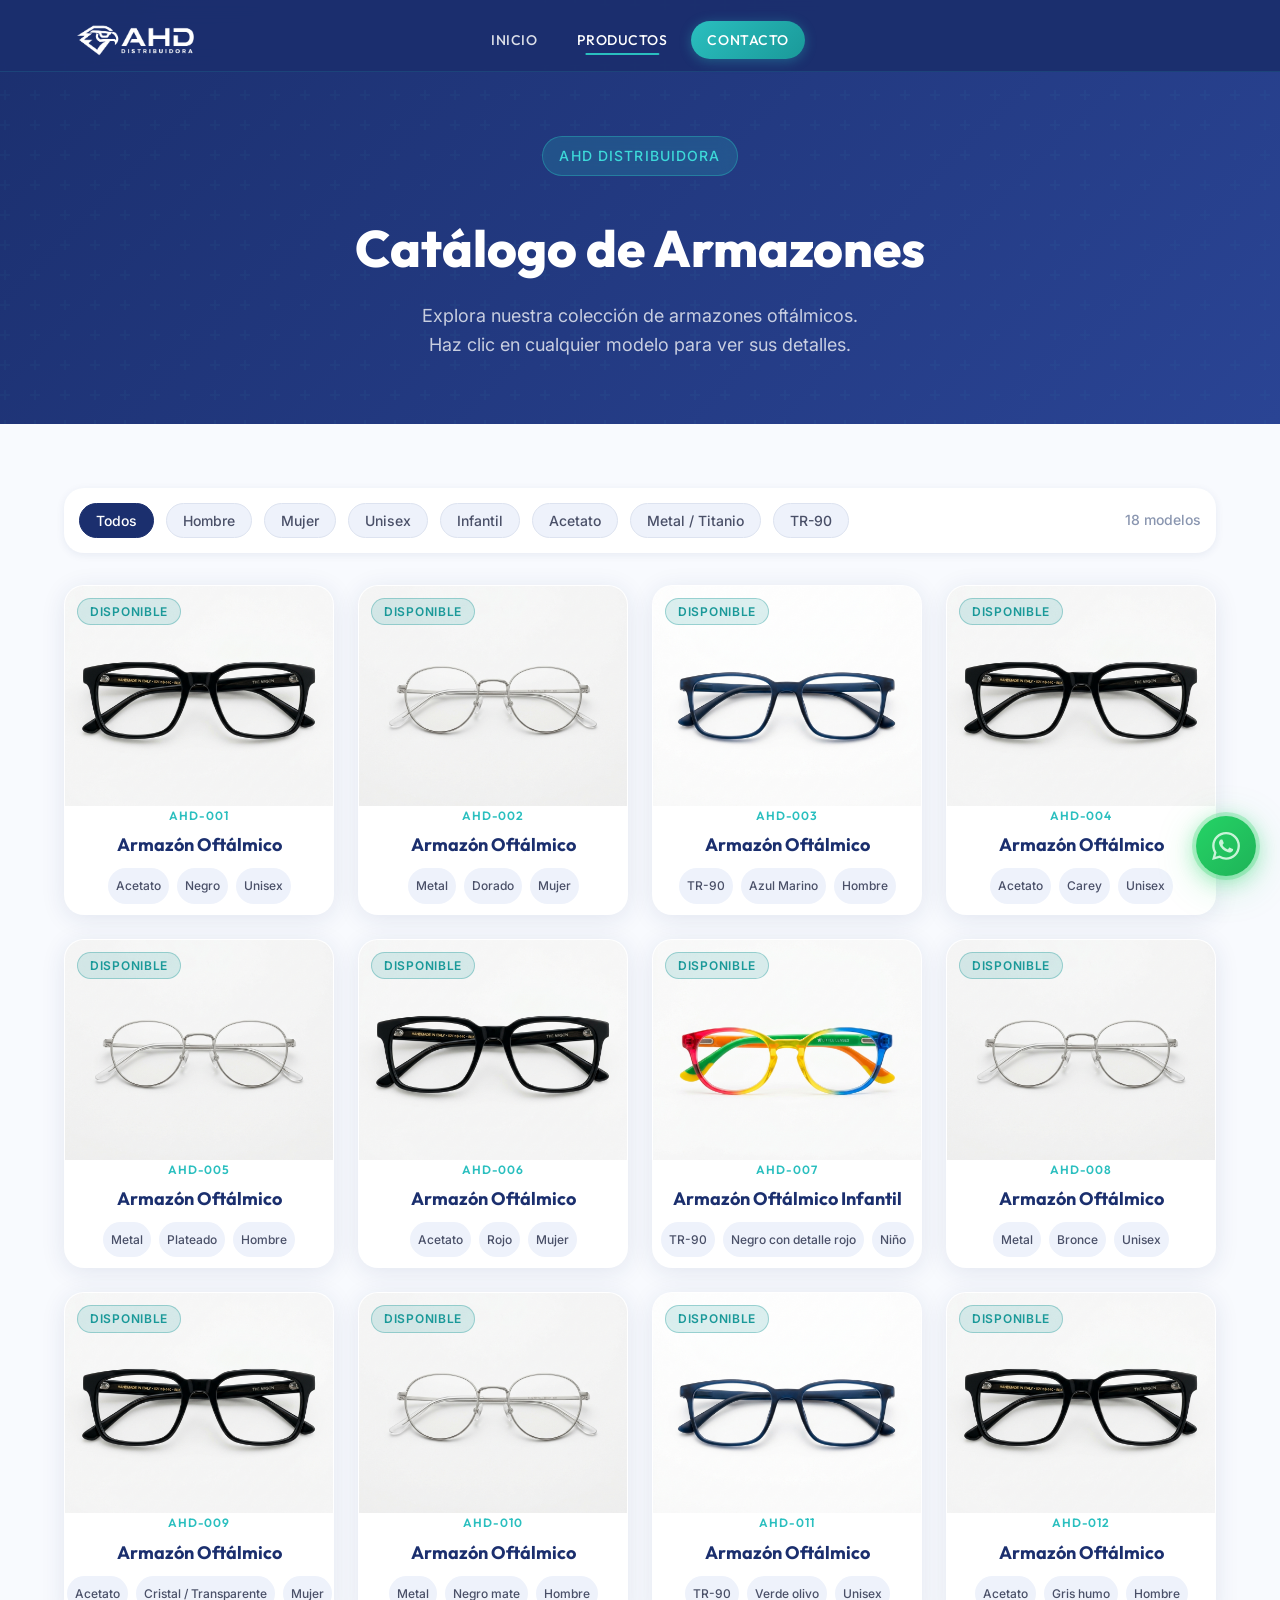
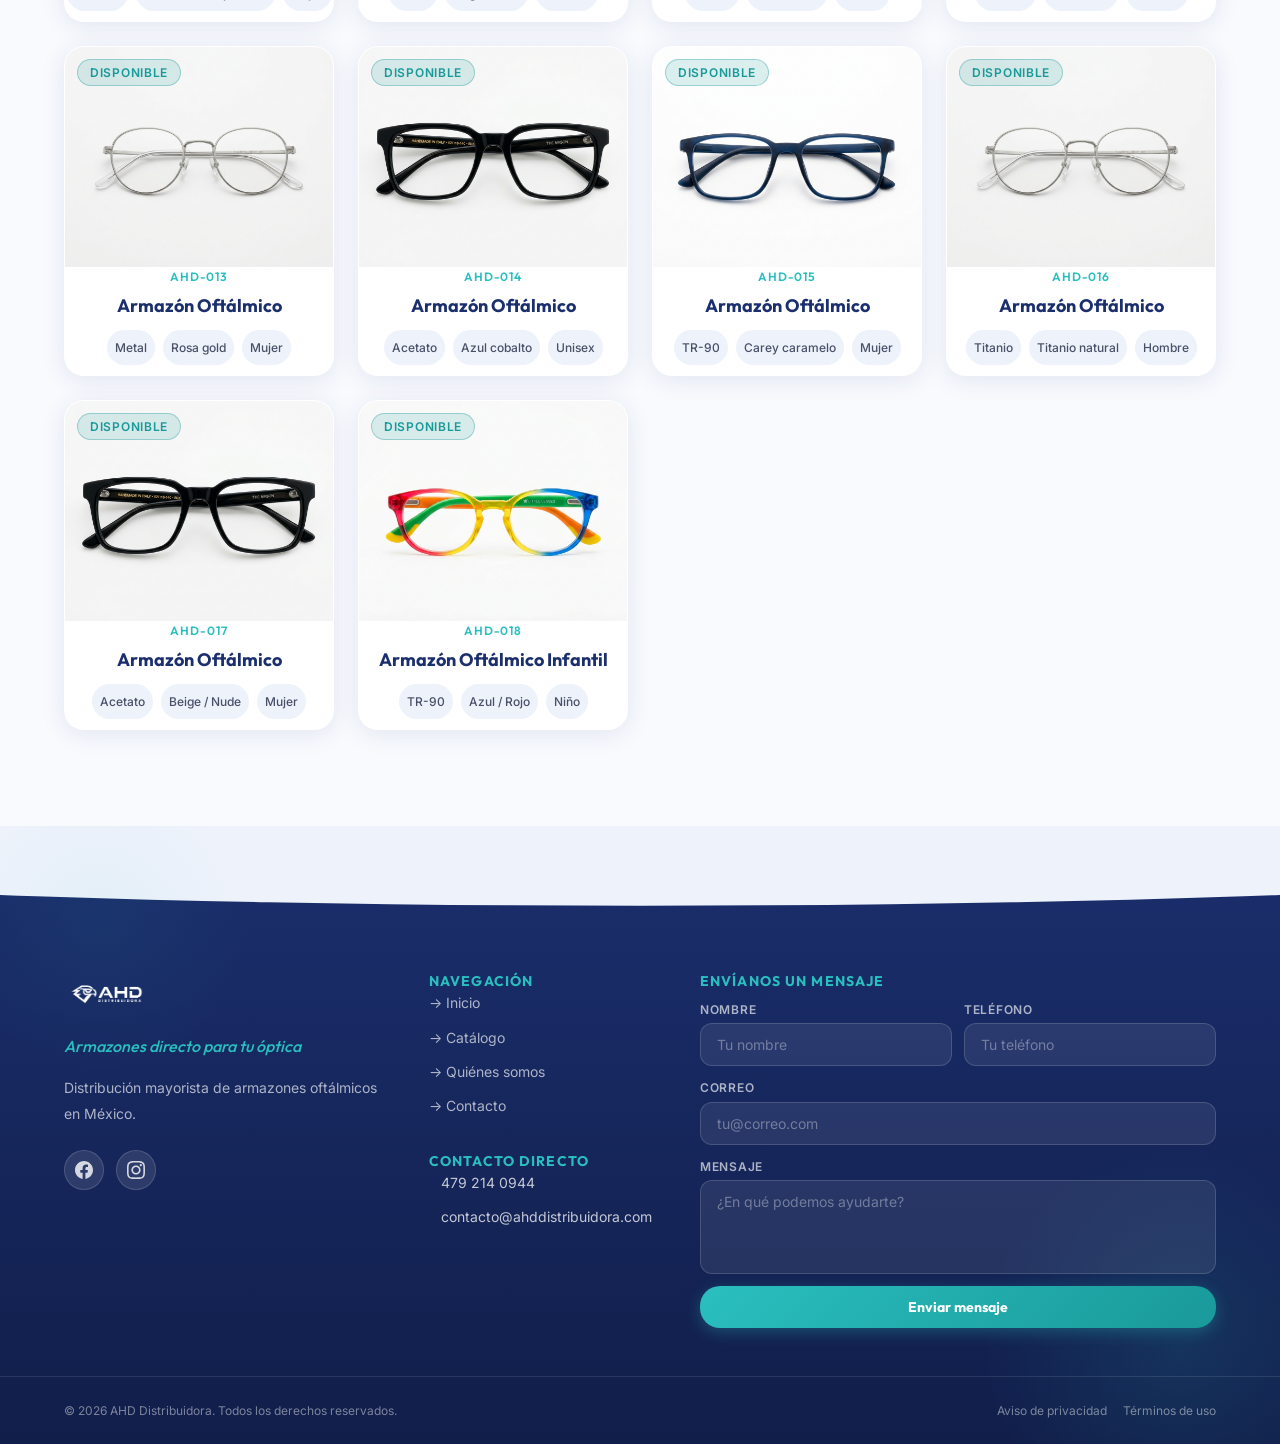
==== commit 8f500167: "Corregir scroll en celular y actualizar web3forms" ====
--- a/productos.html
+++ b/productos.html
@@ -8,22 +8,20 @@
   <meta property="og:title" content="Catálogo de Armazones — AHD Distribuidora" />
   <meta property="og:description" content="18 modelos de armazones oftálmicos para tu óptica. Distribución directa, precios mayoristas." />
   <title>Catálogo de Armazones — AHD Distribuidora</title>
-  <link rel="icon" type="image/jpeg" href="images/logo/ahd_logo.jpg" />
+  <link rel="icon" type="image/png" href="images/logo/ahd_logo_png.png" />
   <link rel="stylesheet" href="css/styles.css" />
 </head>
 <body>
 
-  <!-- ══════════════════════════════════════════════════
-       HEADER
-  ══════════════════════════════════════════════════ -->
-  <site-header></site-header>
+  <!-- Inyección de Header y Mobile Nav -->
+  <div id="header-container"></div>
 
   <!-- ══════════════════════════════════════════════════
        HERO DE PÁGINA DE PRODUCTOS
   ══════════════════════════════════════════════════ -->
   <section class="products-page-hero" aria-labelledby="products-page-title">
     <div class="container" style="position: relative; z-index: 1;">
-      <span class="hero-badge" style="margin-bottom: 1rem;">AHD Distribuidora</span>
+      <span class="hero-badge" style="margin-bottom: 1rem;"> AHD Distribuidora</span>
       <h1 id="products-page-title">Catálogo de Armazones</h1>
       <p>Explora nuestra colección de armazones oftálmicos.<br>Haz clic en cualquier modelo para ver sus detalles.</p>
     </div>
@@ -91,15 +89,8 @@
     </div><!-- /modal-container -->
   </div><!-- /modal-overlay -->
 
-  <!-- ══════════════════════════════════════════════════
-       FOOTER MINI (Contacto)
-  ══════════════════════════════════════════════════ -->
-  <site-footer></site-footer>
-
-  <!-- ══════════════════════════════════════════════════
-       WHATSAPP FLOATING BUTTON
-  ══════════════════════════════════════════════════ -->
-  <whatsapp-button></whatsapp-button>
+  <!-- Inyección de Footer y Whatsapp -->
+  <div id="footer-container"></div>
 
   <!-- ══════════════════════════════════════════════════
        SCRIPTS
--- a/css/styles.css
+++ b/css/styles.css
@@ -1672,15 +1672,9 @@
     grid-column: 1 / -1;
   }
 
-  .modal-container {
-    grid-template-columns: 1fr;
-    max-width: 540px;
-  }
-
-  .modal-sidebar {
-    border-left: none;
-    border-top: 1px solid var(--color-gray-border);
-  }
+  .modal-container { grid-template-columns: 1fr; max-width: 540px; overflow-y: auto; }
+
+  .modal-sidebar { border-left: none; border-top: 1px solid var(--color-gray-border); overflow-y: visible; }
 }
 
 @media (max-width: 768px) {
@@ -1797,3 +1791,4 @@
   opacity: 1;
   transform: translateY(0);
 }
+
